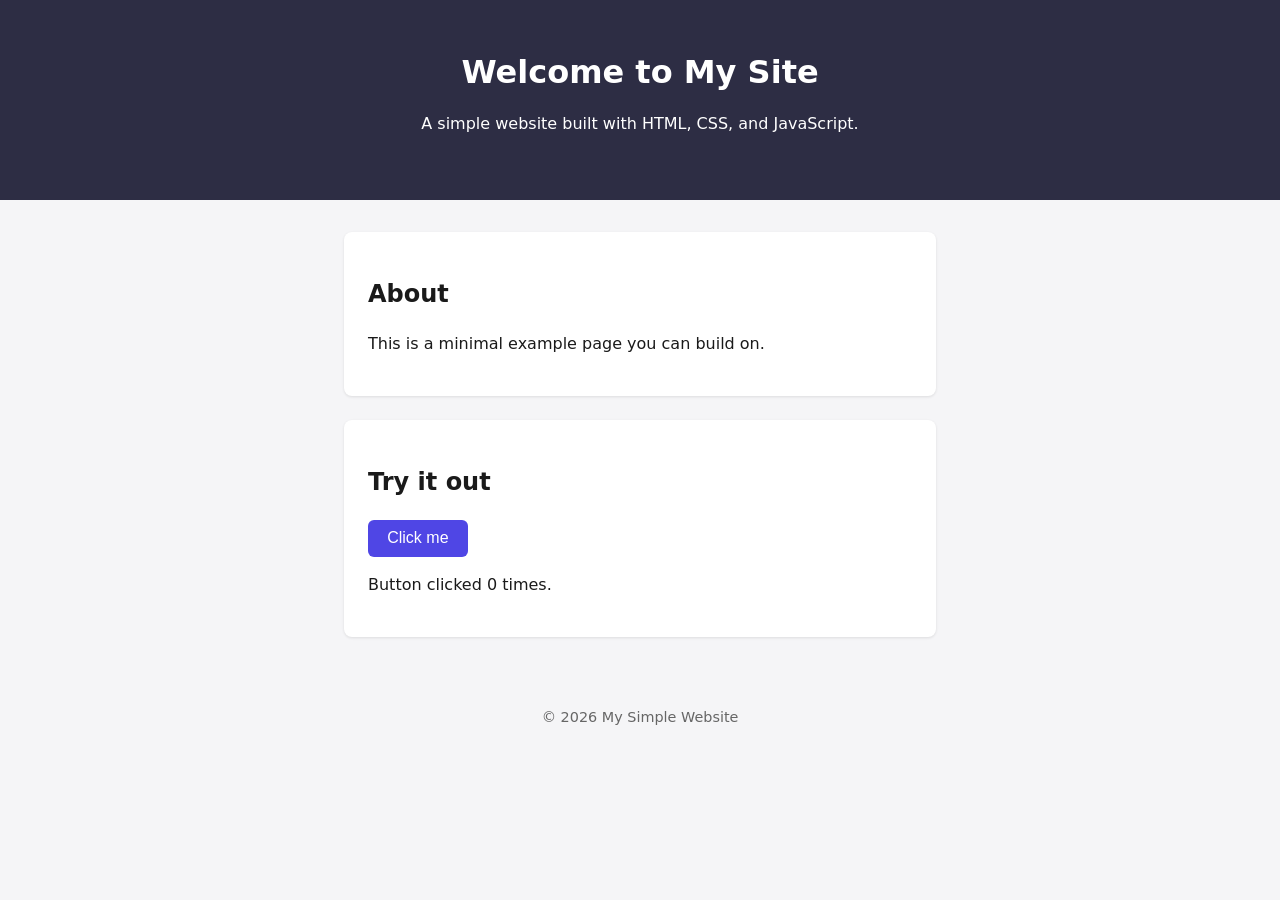
==== index.html @ 4544b367 "simple website" ====
<!DOCTYPE html>
<html lang="en">
<head>
  <meta charset="UTF-8">
  <meta name="viewport" content="width=device-width, initial-scale=1.0">
  <title>My Simple Website</title>
  <link rel="stylesheet" href="style.css">
</head>
<body>
  <header>
    <h1>Welcome to My Site</h1>
    <p>A simple website built with HTML, CSS, and JavaScript.</p>
  </header>

  <main>
    <section>
      <h2>About</h2>
      <p>This is a minimal example page you can build on.</p>
    </section>

    <section>
      <h2>Try it out</h2>
      <button id="clickMe">Click me</button>
      <p id="clickCount">Button clicked 0 times.</p>
    </section>
  </main>

  <footer>
    <p>&copy; 2026 My Simple Website</p>
  </footer>

  <script src="script.js"></script>
</body>
</html>
---- style.css ----
* {
  box-sizing: border-box;
}

body {
  margin: 0;
  font-family: system-ui, -apple-system, Segoe UI, Roboto, sans-serif;
  background: #f5f5f7;
  color: #1a1a1a;
  line-height: 1.5;
}

header {
  background: #2d2d44;
  color: white;
  padding: 3rem 1.5rem;
  text-align: center;
}

header h1 {
  margin: 0 0 0.5rem;
}

main {
  max-width: 640px;
  margin: 2rem auto;
  padding: 0 1.5rem;
}

section {
  background: white;
  border-radius: 8px;
  padding: 1.5rem;
  margin-bottom: 1.5rem;
  box-shadow: 0 1px 3px rgba(0, 0, 0, 0.1);
}

button {
  background: #4f46e5;
  color: white;
  border: none;
  border-radius: 6px;
  padding: 0.6rem 1.2rem;
  font-size: 1rem;
  cursor: pointer;
}

button:hover {
  background: #4338ca;
}

footer {
  text-align: center;
  padding: 1.5rem;
  color: #666;
  font-size: 0.9rem;
}
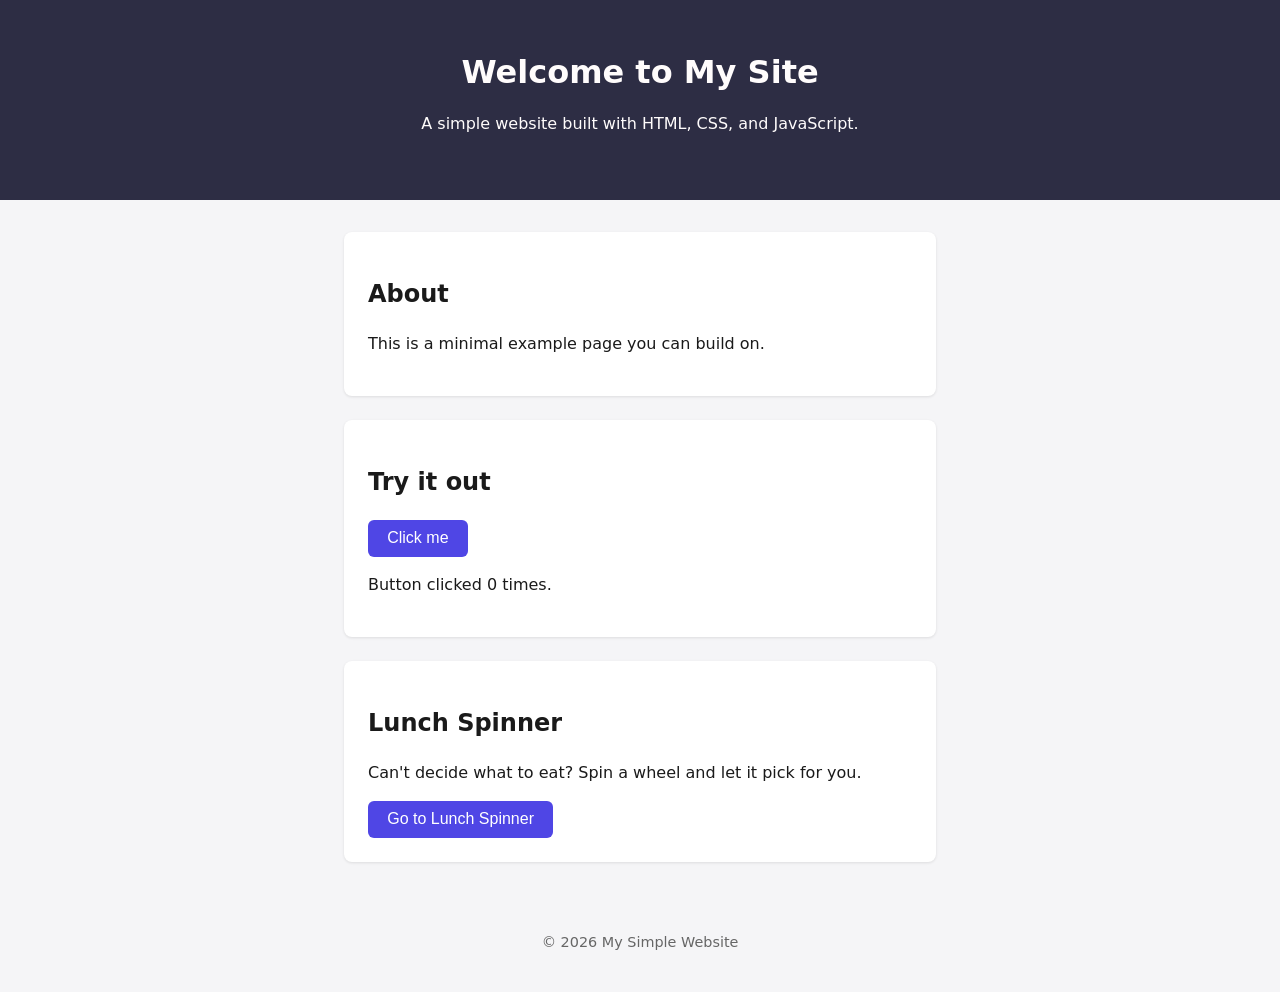
==== commit b16571c8: "Lunch spin" ====
--- a/index.html
+++ b/index.html
@@ -23,6 +23,12 @@
       <button id="clickMe">Click me</button>
       <p id="clickCount">Button clicked 0 times.</p>
     </section>
+
+    <section>
+      <h2>Lunch Spinner</h2>
+      <p>Can't decide what to eat? Spin a wheel and let it pick for you.</p>
+      <a href="lunch.html"><button type="button">Go to Lunch Spinner</button></a>
+    </section>
   </main>
 
   <footer>
--- a/style.css
+++ b/style.css
@@ -12,7 +12,7 @@
 
 header {
   background: #2d2d44;
-  color: white;
+  color: rgb(255, 252, 252);
   padding: 3rem 1.5rem;
   text-align: center;
 }
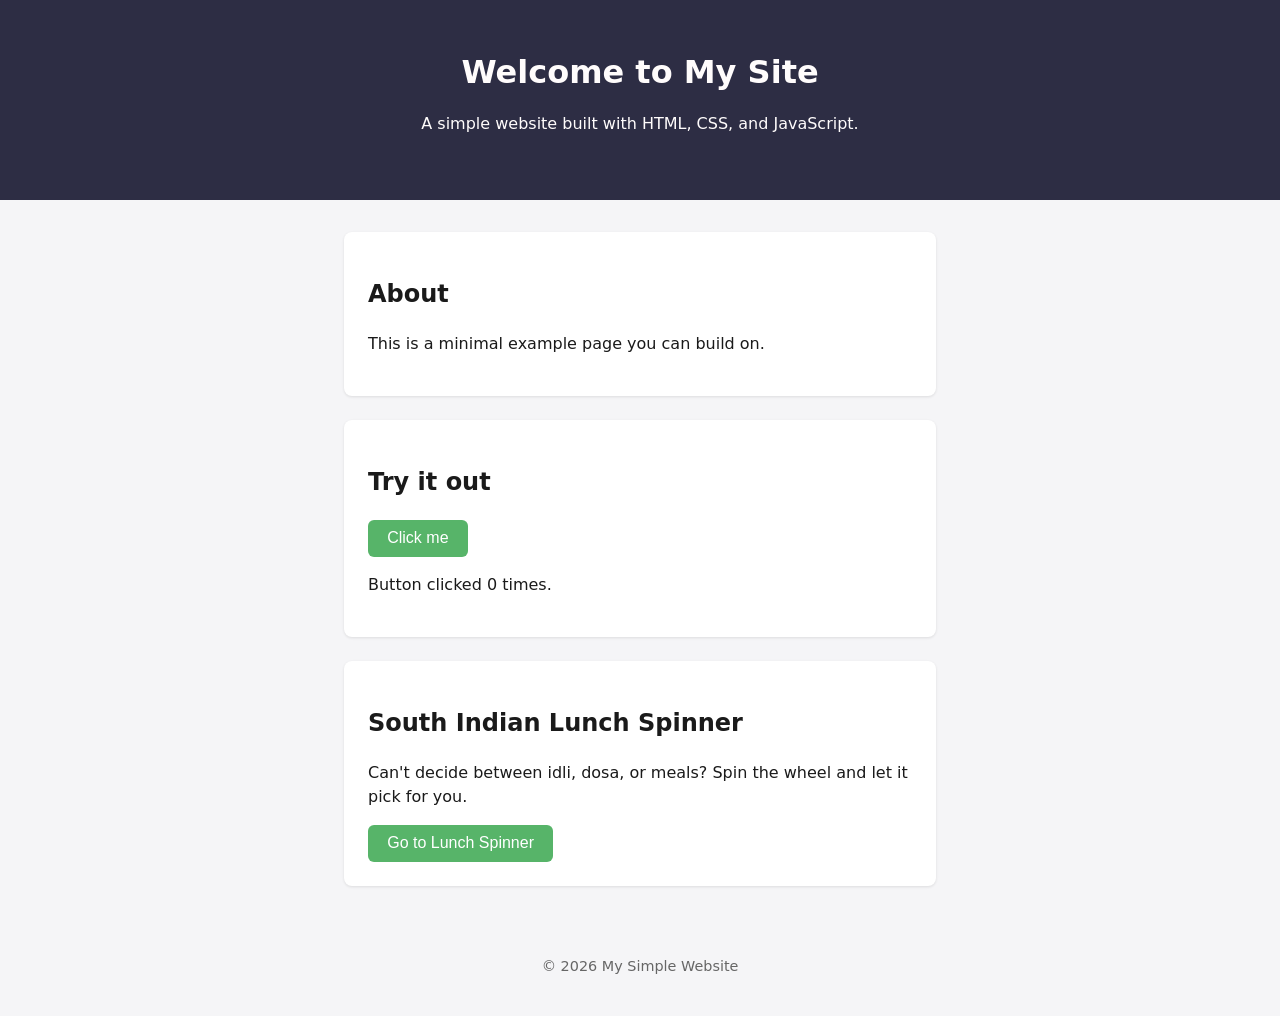
==== commit 7704cd58: "new changes" ====
--- a/index.html
+++ b/index.html
@@ -25,8 +25,8 @@
     </section>
 
     <section>
-      <h2>Lunch Spinner</h2>
-      <p>Can't decide what to eat? Spin a wheel and let it pick for you.</p>
+      <h2>South Indian Lunch Spinner</h2>
+      <p>Can't decide between idli, dosa, or meals? Spin the wheel and let it pick for you.</p>
       <a href="lunch.html"><button type="button">Go to Lunch Spinner</button></a>
     </section>
   </main>
--- a/style.css
+++ b/style.css
@@ -36,7 +36,7 @@
 }
 
 button {
-  background: #4f46e5;
+  background: #57b469;
   color: white;
   border: none;
   border-radius: 6px;
@@ -46,7 +46,7 @@
 }
 
 button:hover {
-  background: #4338ca;
+  background: #47b871;
 }
 
 footer {
